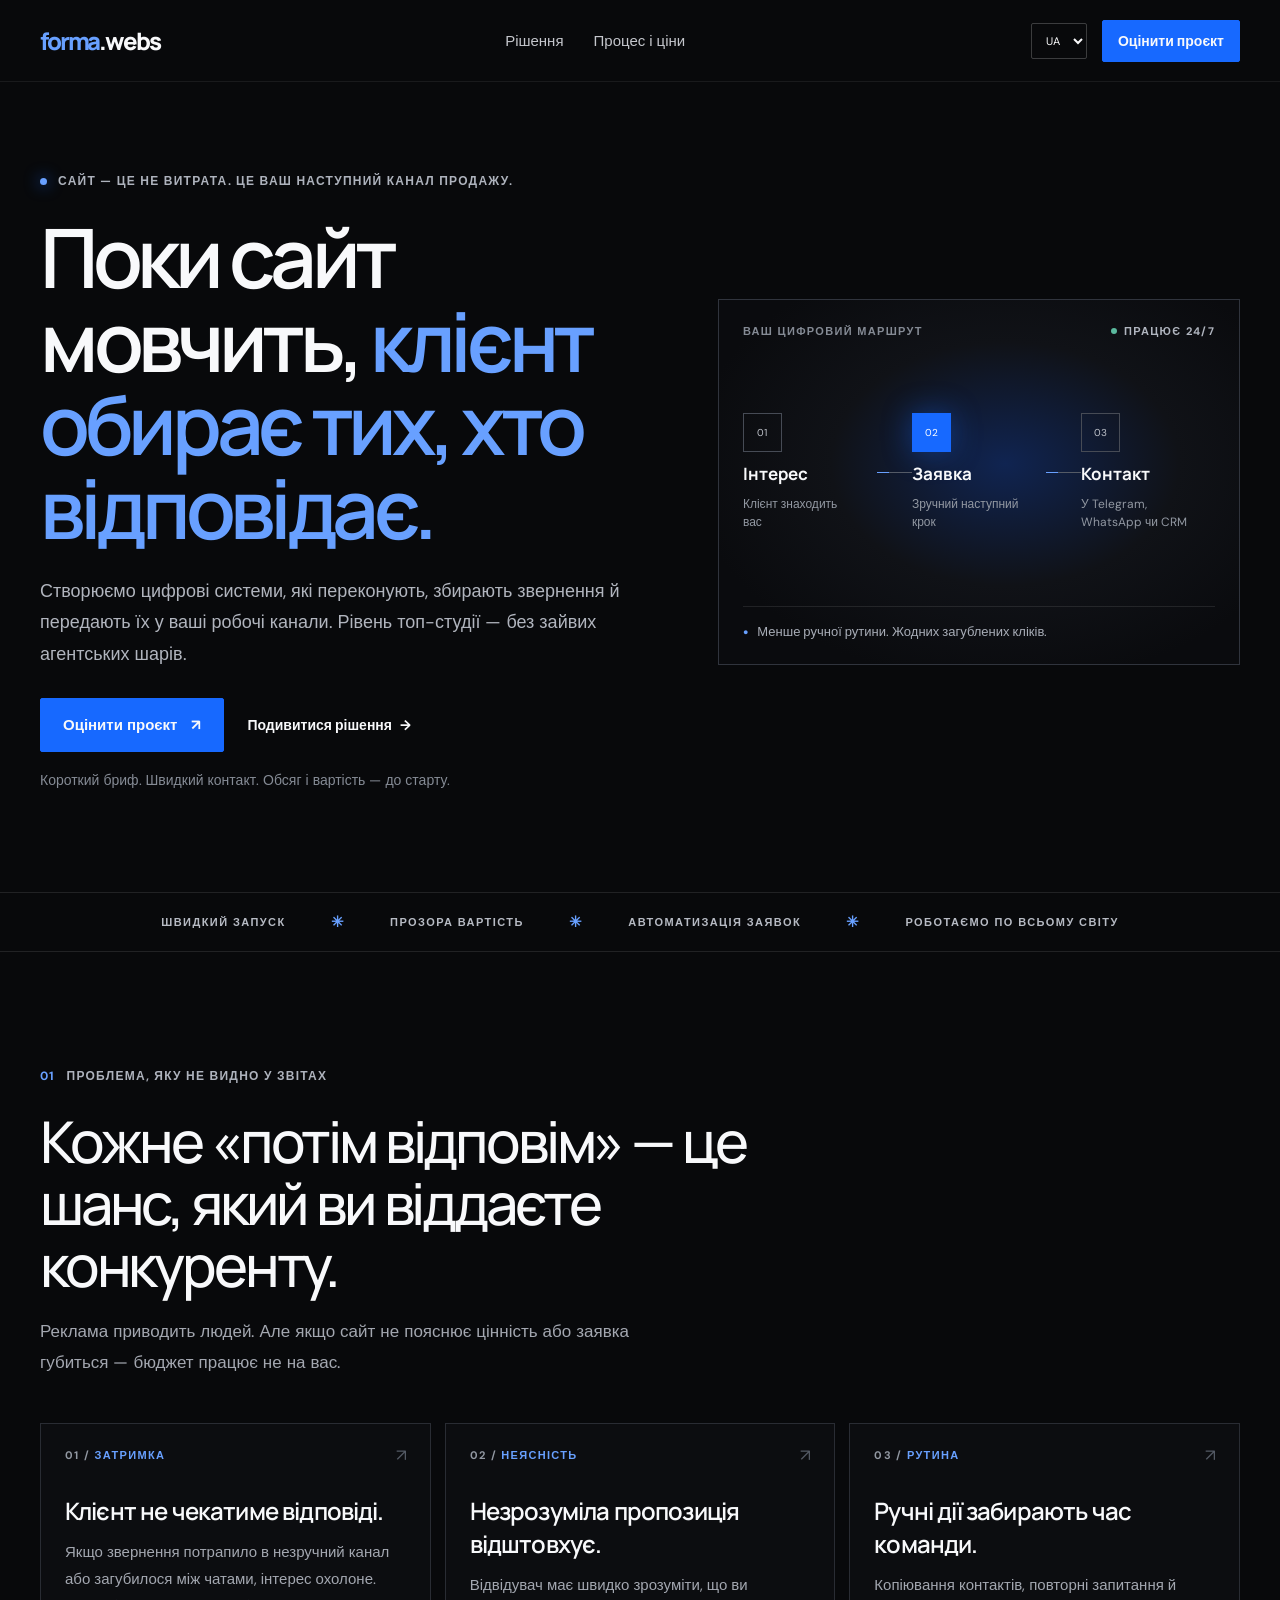
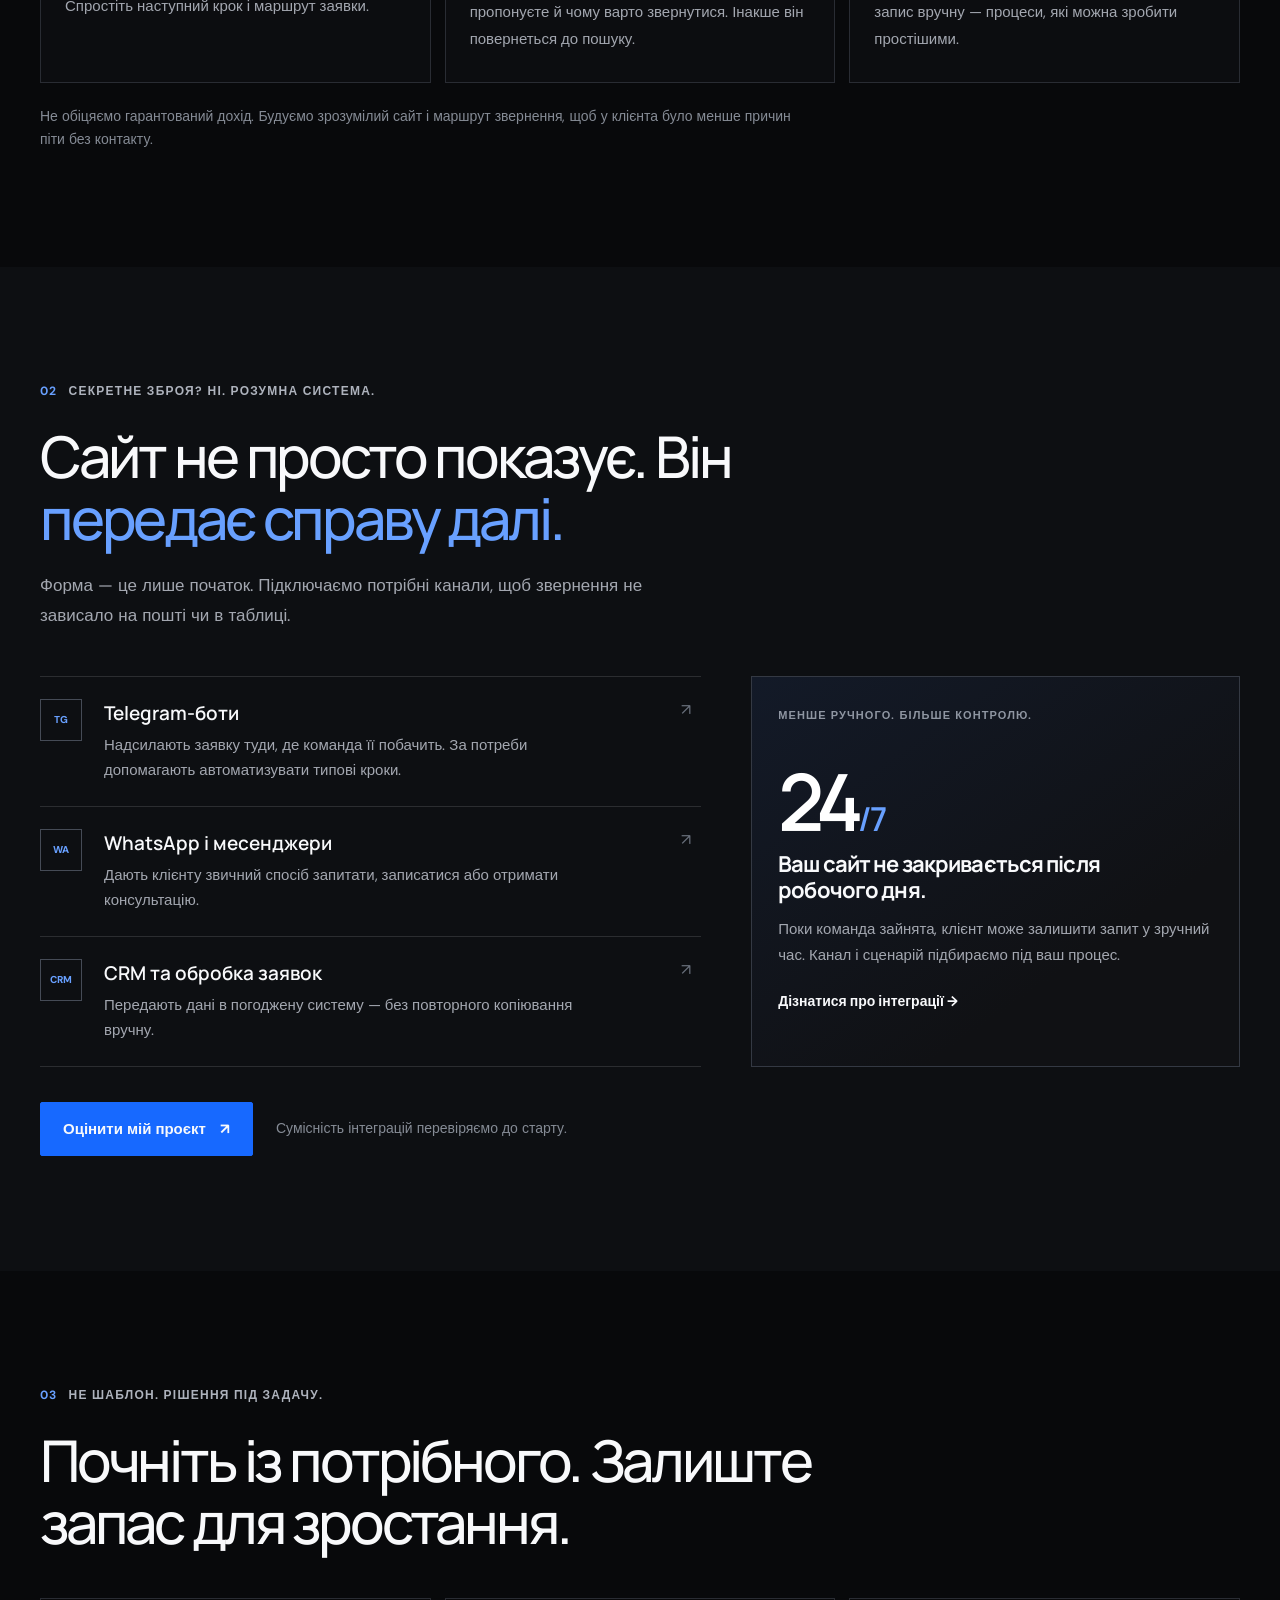
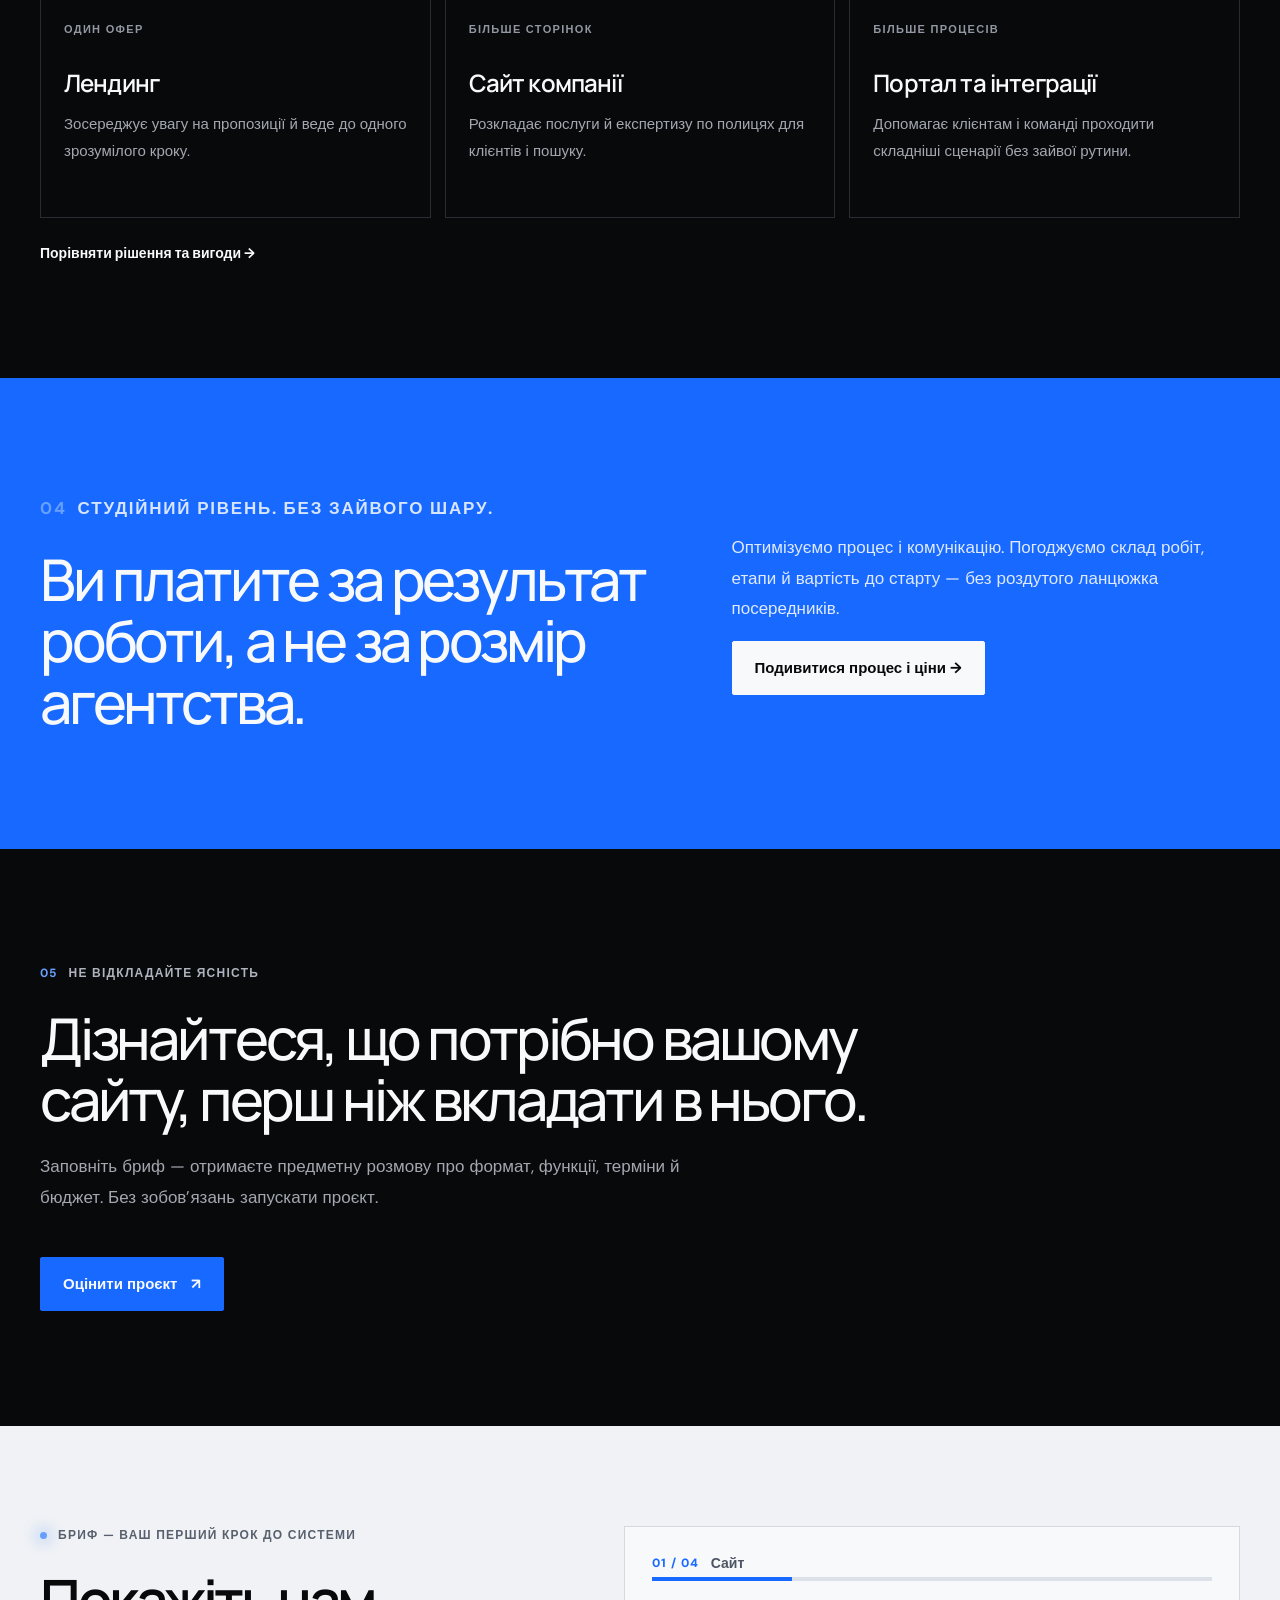
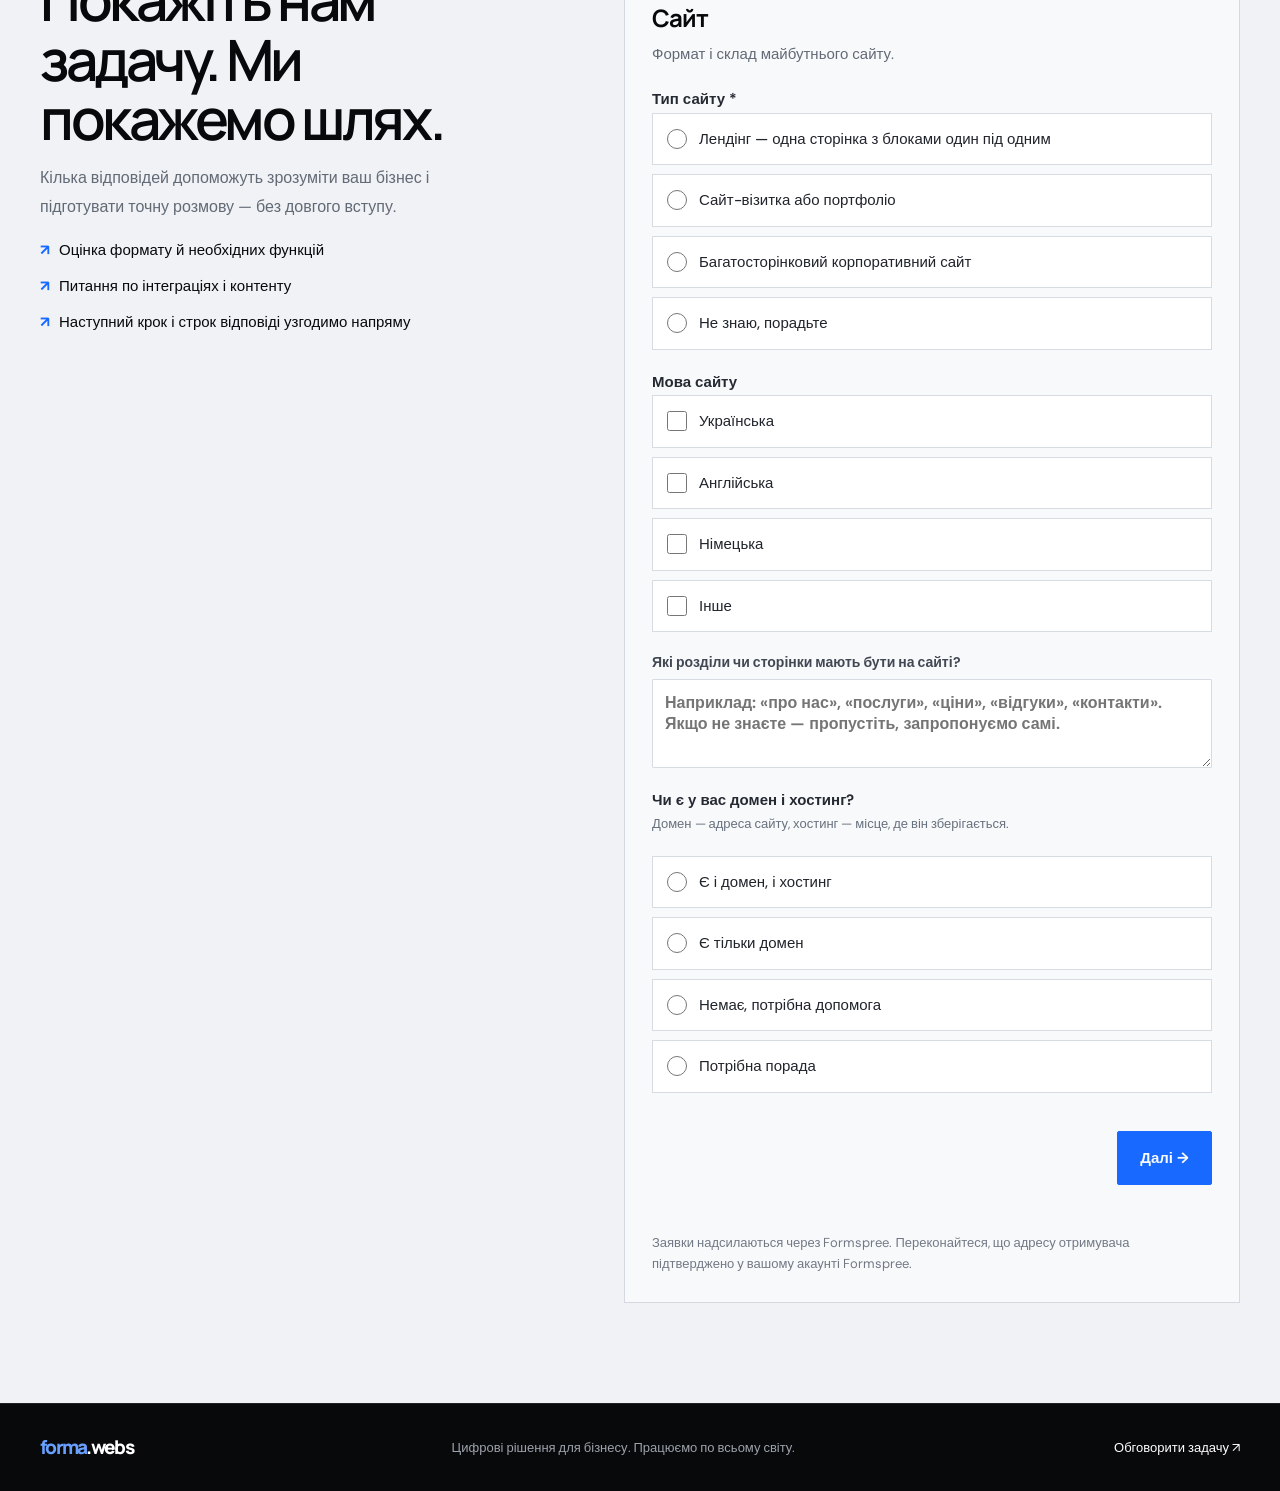
==== index.html @ a67a3ae6 "Add files via upload" ====
<!doctype html>
<html lang="uk">
<head>
  <meta charset="utf-8">
  <meta name="viewport" content="width=device-width, initial-scale=1">
  <meta name="theme-color" content="#08090b">
  <meta name="description" content="Сайти, що перетворюють інтерес на заявки. Розробка та автоматизація без агентської націнки — forma.webs.">
  <title>forma.webs — ваш наступний клієнт не чекатиме</title>
  <link rel="stylesheet" href="styles.css">
  <script src="script.js" defer></script>
</head>
<body data-page="home">
  <header class="site-header">
    <a class="brand" href="index.html" aria-label="forma.webs"><span>forma</span>.webs</a>
    <nav class="main-nav" aria-label="Навігація">
      <a href="services.html" data-i18n="navServices">Рішення</a>
      <a href="process.html" data-i18n="navProcess">Процес і ціни</a>
    </nav>
    <div class="header-actions">
      <label class="sr-only" for="language" data-i18n="languageLabel">Мова</label>
      <select id="language" class="language" aria-label="Мова" data-i18n-aria="languageLabel">
        <option value="uk">UA</option><option value="en">EN</option><option value="de">DE</option>
      </select>
      <a class="button button-small" href="#brief" data-i18n="navCta">Оцінити проєкт</a>
    </div>
    <button class="menu-toggle" type="button" aria-label="Відкрити меню" data-i18n-aria="menuLabel" aria-expanded="false">☰</button>
  </header>

  <main>
    <section class="hero shell">
      <div class="hero-copy">
        <p class="eyebrow"><span class="status-dot"></span><span data-i18n="heroEyebrow">САЙТ — ЦЕ НЕ ВИТРАТА. ЦЕ ВАШ НАСТУПНИЙ КАНАЛ ПРОДАЖУ.</span></p>
        <h1 data-i18n="heroTitle">Поки сайт мовчить, <span class="accent">клієнт обирає тих, хто відповідає.</span></h1>
        <p class="hero-lead" data-i18n="heroText">Створюємо цифрові системи, які переконують, збирають звернення й передають їх у ваші робочі канали. Рівень топ-студії — без зайвих агентських шарів.</p>
        <div class="button-row">
          <a class="button" href="#brief" data-i18n="heroCta">Оцінити проєкт <span aria-hidden="true">↗</span></a>
          <a class="text-link" href="services.html" data-i18n="heroAlt">Подивитися рішення <span aria-hidden="true">→</span></a>
        </div>
        <p class="microcopy" data-i18n="heroNote">Короткий бриф. Швидкий контакт. Обсяг і вартість — до старту.</p>
      </div>
      <div class="hero-visual" aria-label="Відвідувач сайту стає заявкою" data-i18n-aria="visualLabel">
        <div class="visual-top"><span data-i18n="visualLabel">ВАШ ЦИФРОВИЙ МАРШРУТ</span><span class="visual-live"><i></i><span data-i18n="visualLive">ПРАЦЮЄ 24/7</span></span></div>
        <div class="route">
          <div class="route-node"><span class="route-icon">01</span><strong data-i18n="route1">Інтерес</strong><small data-i18n="route1sub">Клієнт знаходить вас</small></div>
          <div class="route-line"><i></i></div>
          <div class="route-node route-node-active"><span class="route-icon">02</span><strong data-i18n="route2">Заявка</strong><small data-i18n="route2sub">Зручний наступний крок</small></div>
          <div class="route-line"><i></i></div>
          <div class="route-node"><span class="route-icon">03</span><strong data-i18n="route3">Контакт</strong><small data-i18n="route3sub">У Telegram, WhatsApp чи CRM</small></div>
        </div>
        <div class="visual-foot"><span class="blue-mark">●</span><span data-i18n="visualFoot">Менше ручної рутини. Жодних загублених кліків.</span></div>
      </div>
    </section>

    <section class="ticker" aria-label="Переваги">
      <div class="ticker-track"><span data-i18n="ticker1">ШВИДКИЙ ЗАПУСК</span><b>✳</b><span data-i18n="ticker2">ПРОЗОРА ВАРТІСТЬ</span><b>✳</b><span data-i18n="ticker3">АВТОМАТИЗАЦІЯ ЗАЯВОК</span><b>✳</b><span data-i18n="ticker4">РОБОТАЄМО ПО ВСЬОМУ СВІТУ</span></div>
    </section>

    <section class="section shell">
      <div class="section-heading">
        <p class="eyebrow"><span class="section-index">01</span><span data-i18n="leakEyebrow">ПРОБЛЕМА, ЯКУ НЕ ВИДНО У ЗВІТАХ</span></p>
        <h2 data-i18n="leakTitle">Кожне «потім відповім» — це шанс, який ви віддаєте конкуренту.</h2>
        <p class="section-intro" data-i18n="leakIntro">Реклама приводить людей. Але якщо сайт не пояснює цінність або заявка губиться — бюджет працює не на вас.</p>
      </div>
      <div class="leak-grid">
        <article class="leak-card"><span class="card-index">01 / <span data-i18n="leakTag1">ЗАТРИМКА</span></span><h3 data-i18n="leak1Title">Клієнт не чекатиме відповіді.</h3><p data-i18n="leak1Text">Якщо звернення потрапило в незручний канал або загубилося між чатами, інтерес охолоне. Спростіть наступний крок і маршрут заявки.</p><span class="card-arrow">↗</span></article>
        <article class="leak-card"><span class="card-index">02 / <span data-i18n="leakTag2">НЕЯСНІСТЬ</span></span><h3 data-i18n="leak2Title">Незрозуміла пропозиція відштовхує.</h3><p data-i18n="leak2Text">Відвідувач має швидко зрозуміти, що ви пропонуєте й чому варто звернутися. Інакше він повернеться до пошуку.</p><span class="card-arrow">↗</span></article>
        <article class="leak-card"><span class="card-index">03 / <span data-i18n="leakTag3">РУТИНА</span></span><h3 data-i18n="leak3Title">Ручні дії забирають час команди.</h3><p data-i18n="leak3Text">Копіювання контактів, повторні запитання й запис вручну — процеси, які можна зробити простішими.</p><span class="card-arrow">↗</span></article>
      </div>
      <p class="ethical-note" data-i18n="ethicalNote">Не обіцяємо гарантований дохід. Будуємо зрозумілий сайт і маршрут звернення, щоб у клієнта було менше причин піти без контакту.</p>
    </section>

    <section class="section section-dark">
      <div class="shell">
        <div class="section-heading">
          <p class="eyebrow"><span class="section-index">02</span><span data-i18n="secretEyebrow">СЕКРЕТНЕ ЗБРОЯ? НІ. РОЗУМНА СИСТЕМА.</span></p>
          <h2 data-i18n="secretTitle">Сайт не просто показує. Він <span class="accent">передає справу далі.</span></h2>
          <p class="section-intro" data-i18n="secretIntro">Форма — це лише початок. Підключаємо потрібні канали, щоб звернення не зависало на пошті чи в таблиці.</p>
        </div>
        <div class="automation-grid">
          <div class="automation-list">
            <article class="automation-row"><span class="automation-symbol">TG</span><div><h3 data-i18n="auto1Title">Telegram-боти</h3><p data-i18n="auto1Text">Надсилають заявку туди, де команда її побачить. За потреби допомагають автоматизувати типові кроки.</p></div><span class="row-arrow">↗</span></article>
            <article class="automation-row"><span class="automation-symbol">WA</span><div><h3 data-i18n="auto2Title">WhatsApp і месенджери</h3><p data-i18n="auto2Text">Дають клієнту звичний спосіб запитати, записатися або отримати консультацію.</p></div><span class="row-arrow">↗</span></article>
            <article class="automation-row"><span class="automation-symbol">CRM</span><div><h3 data-i18n="auto3Title">CRM та обробка заявок</h3><p data-i18n="auto3Text">Передають дані в погоджену систему — без повторного копіювання вручну.</p></div><span class="row-arrow">↗</span></article>
          </div>
          <div class="automation-aside">
            <span class="aside-label" data-i18n="asideLabel">МЕНШЕ РУЧНОГО. БІЛЬШЕ КОНТРОЛЮ.</span>
            <div class="aside-number">24<span>/7</span></div>
            <h3 data-i18n="asideTitle">Ваш сайт не закривається після робочого дня.</h3>
            <p data-i18n="asideText">Поки команда зайнята, клієнт може залишити запит у зручний час. Канал і сценарій підбираємо під ваш процес.</p>
            <a class="text-link" href="services.html#integrations" data-i18n="asideLink">Дізнатися про інтеграції →</a>
          </div>
        </div>
        <div class="button-row section-cta"><a class="button" href="#brief" data-i18n="secretCta">Оцінити мій проєкт <span aria-hidden="true">↗</span></a><span class="microcopy" data-i18n="secretNote">Сумісність інтеграцій перевіряємо до старту.</span></div>
      </div>
    </section>

    <section class="section shell">
      <div class="section-heading">
        <p class="eyebrow"><span class="section-index">03</span><span data-i18n="solutionsEyebrow">НЕ ШАБЛОН. РІШЕННЯ ПІД ЗАДАЧУ.</span></p>
        <h2 data-i18n="solutionsTitle">Почніть із потрібного. Залиште запас для зростання.</h2>
      </div>
      <div class="solution-preview">
        <article class="solution-card"><span class="service-kicker" data-i18n="solKicker1">ОДИН ОФЕР</span><h3 data-i18n="solTitle1">Лендинг</h3><p data-i18n="solText1">Зосереджує увагу на пропозиції й веде до одного зрозумілого кроку.</p></article>
        <article class="solution-card"><span class="service-kicker" data-i18n="solKicker2">БІЛЬШЕ СТОРІНОК</span><h3 data-i18n="solTitle2">Сайт компанії</h3><p data-i18n="solText2">Розкладає послуги й експертизу по полицях для клієнтів і пошуку.</p></article>
        <article class="solution-card"><span class="service-kicker" data-i18n="solKicker3">БІЛЬШЕ ПРОЦЕСІВ</span><h3 data-i18n="solTitle3">Портал та інтеграції</h3><p data-i18n="solText3">Допомагає клієнтам і команді проходити складніші сценарії без зайвої рутини.</p></article>
      </div>
      <a class="text-link" href="services.html" data-i18n="solutionsLink">Порівняти рішення та вигоди →</a>
    </section>

    <section class="section section-blue">
      <div class="shell contrast-panel">
        <div><p class="eyebrow"><span class="section-index">04</span><span data-i18n="valueEyebrow">СТУДІЙНИЙ РІВЕНЬ. БЕЗ ЗАЙВОГО ШАРУ.</span></p><h2 data-i18n="valueTitle">Ви платите за результат роботи, а не за розмір агентства.</h2></div>
        <div><p data-i18n="valueText">Оптимізуємо процес і комунікацію. Погоджуємо склад робіт, етапи й вартість до старту — без роздутого ланцюжка посередників.</p><a class="button button-white" href="process.html" data-i18n="valueCta">Подивитися процес і ціни →</a></div>
      </div>
    </section>

    <section class="section shell">
      <div class="section-heading">
        <p class="eyebrow"><span class="section-index">05</span><span data-i18n="closeEyebrow">НЕ ВІДКЛАДАЙТЕ ЯСНІСТЬ</span></p>
        <h2 data-i18n="closeTitle">Дізнайтеся, що потрібно вашому сайту, перш ніж вкладати в нього.</h2>
        <p class="section-intro" data-i18n="closeText">Заповніть бриф — отримаєте предметну розмову про формат, функції, терміни й бюджет. Без зобов’язань запускати проєкт.</p>
      </div>
      <a class="button" href="#brief" data-i18n="closeCta">Оцінити проєкт <span aria-hidden="true">↗</span></a>
    </section>

    <section class="brief-section" id="brief">
      <div class="shell brief-layout">
        <div class="brief-copy">
          <p class="eyebrow"><span class="status-dot"></span><span data-i18n="briefEyebrow">БРИФ — ВАШ ПЕРШИЙ КРОК ДО СИСТЕМИ</span></p>
          <h2 data-i18n="briefTitle">Покажіть нам задачу. Ми покажемо шлях.</h2>
          <p data-i18n="briefText">Кілька відповідей допоможуть зрозуміти ваш бізнес і підготувати точну розмову — без довгого вступу.</p>
          <ul class="brief-points"><li data-i18n="briefPoint1">Оцінка формату й необхідних функцій</li><li data-i18n="briefPoint2">Питання по інтеграціях і контенту</li><li data-i18n="briefPoint3">Наступний крок і строк відповіді узгодимо напряму</li></ul>
        </div>
        <form class="brief-form" action="https://formspree.io/f/xjyyvbko" method="POST" enctype="multipart/form-data" data-brief-form>
          <div class="brief-progress" aria-live="polite">
            <span class="brief-progress-count" data-step-count>01 / 04</span>
            <span class="brief-progress-label" data-step-label data-i18n="formStep1Label">Сайт</span>
            <span class="brief-progress-track"><span data-progress-bar></span></span>
          </div>
          <fieldset class="brief-step" data-step="1">
            <legend data-i18n="formSiteTitle">Сайт</legend>
            <p class="step-description" data-i18n="formSiteIntro">Формат і склад майбутнього сайту.</p>
            <fieldset class="choice-group">
              <legend data-i18n="formSiteType">Тип сайту *</legend>
              <label class="choice"><input type="radio" name="project" value="landing" required><span data-i18n="formSiteLanding">Лендінг — одна сторінка з блоками один під одним</span></label>
              <label class="choice"><input type="radio" name="project" value="portfolio"><span data-i18n="formSitePortfolio">Сайт-візитка або портфоліо</span></label>
              <label class="choice"><input type="radio" name="project" value="corporate"><span data-i18n="formSiteCorporate">Багатосторінковий корпоративний сайт</span></label>
              <label class="choice"><input type="radio" name="project" value="unsure"><span data-i18n="formSiteUnsure">Не знаю, порадьте</span></label>
            </fieldset>
            <fieldset class="choice-group">
              <legend data-i18n="formSiteLanguage">Мова сайту</legend>
              <label class="choice"><input type="checkbox" name="siteLanguages" value="uk"><span data-i18n="formLangUk">Українська</span></label>
              <label class="choice"><input type="checkbox" name="siteLanguages" value="en"><span data-i18n="formLangEn">Англійська</span></label>
              <label class="choice"><input type="checkbox" name="siteLanguages" value="de"><span data-i18n="formLangDe">Німецька</span></label>
              <label class="choice"><input type="checkbox" name="siteLanguages" value="other"><span data-i18n="formOther">Інше</span></label>
            </fieldset>
            <label><span data-i18n="formPages">Які розділи чи сторінки мають бути на сайті?</span><textarea name="pages" rows="3" data-i18n-placeholder="formPagesHint" placeholder="Наприклад: про нас, послуги, ціни, відгуки, контакти"></textarea></label>
            <fieldset class="choice-group">
              <legend data-i18n="formDomain">Чи є у вас домен і хостинг?</legend>
              <p class="field-hint" data-i18n="formDomainHint">Домен — адреса сайту, хостинг — місце, де він зберігається.</p>
              <label class="choice"><input type="radio" name="domain" value="both"><span data-i18n="formDomainBoth">Є і домен, і хостинг</span></label>
              <label class="choice"><input type="radio" name="domain" value="domain"><span data-i18n="formDomainOnly">Є тільки домен</span></label>
              <label class="choice"><input type="radio" name="domain" value="need"><span data-i18n="formDomainNeed">Немає, потрібна допомога</span></label>
              <label class="choice"><input type="radio" name="domain" value="unsure"><span data-i18n="formUnsure">Не знаю</span></label>
            </fieldset>
          </fieldset>
          <fieldset class="brief-step" data-step="2" hidden>
            <legend data-i18n="formVisualTitle">Візуал</legend>
            <p class="step-description" data-i18n="formVisualIntro">Яким сайт має виглядати й відчуватися.</p>
            <fieldset class="choice-group">
              <legend data-i18n="formBrand">Чи є у вас брендбук або фірмовий стиль? *</legend>
              <p class="field-hint" data-i18n="formBrandHint">Логотип, кольори, шрифти.</p>
              <label class="choice"><input type="radio" name="brand" value="brandbook" required><span data-i18n="formBrandBook">Так, є повний брендбук</span></label>
              <label class="choice"><input type="radio" name="brand" value="partial"><span data-i18n="formBrandPartial">Є логотип і кольори</span></label>
              <label class="choice"><input type="radio" name="brand" value="none"><span data-i18n="formBrandNone">Немає</span></label>
            </fieldset>
            <fieldset class="choice-group">
              <legend data-i18n="formStyle">Яким має бути сайт?</legend>
              <p class="field-hint" data-i18n="formMultiHint">Можна обрати кілька варіантів.</p>
              <label class="choice"><input type="checkbox" name="style" value="minimal"><span data-i18n="formStyleMinimal">Мінімалістичним, з акцентом на функціональність</span></label>
              <label class="choice"><input type="checkbox" name="style" value="formal"><span data-i18n="formStyleFormal">Формальним, лаконічним</span></label>
              <label class="choice"><input type="checkbox" name="style" value="bright"><span data-i18n="formStyleBright">Яскравим, емоційним</span></label>
              <label class="choice"><input type="checkbox" name="style" value="photo"><span data-i18n="formStylePhoto">Насиченим фото та кейсами</span></label>
              <label class="choice"><input type="checkbox" name="style" value="positive"><span data-i18n="formStylePositive">Легким, позитивним</span></label>
              <label class="choice"><input type="checkbox" name="style" value="luxury"><span data-i18n="formStyleLuxury">Витонченим, розкішним</span></label>
              <label class="choice"><input type="checkbox" name="style" value="other"><span data-i18n="formOther">Інше</span></label>
            </fieldset>
            <label><span data-i18n="formLikedSites">Які сайти чи застосунки вам подобаються і чим саме? *</span><span class="field-hint" data-i18n="formLikedHint">Додайте посилання і кілька слів про те, що зачепило: кольори, шрифти, фото, настрій, анімації.</span><textarea name="likedSites" rows="4" required></textarea></label>
            <label><span data-i18n="formDislikedSites">Які сайти вам не подобаються і чого ви точно не хочете?</span><textarea name="dislikedSites" rows="3"></textarea></label>
          </fieldset>
          <fieldset class="brief-step" data-step="3" hidden>
            <legend data-i18n="formMaterialsTitle">Матеріали</legend>
            <p class="step-description" data-i18n="formMaterialsIntro">Що вже є для сайту і хто готує решту.</p>
            <fieldset class="choice-group">
              <legend data-i18n="formMaterialsHave">Що з цього вже є?</legend>
              <label class="choice"><input type="checkbox" name="materials" value="photos"><span data-i18n="formHavePhotos">Фото продукції, команди, клієнтів</span></label>
              <label class="choice"><input type="checkbox" name="materials" value="texts"><span data-i18n="formHaveTexts">Тексти</span></label>
              <label class="choice"><input type="checkbox" name="materials" value="reviews"><span data-i18n="formHaveReviews">Відгуки — текстові або відео</span></label>
              <label class="choice"><input type="checkbox" name="materials" value="other"><span data-i18n="formOther">Інше</span></label>
            </fieldset>
            <fieldset class="choice-group">
              <legend data-i18n="formPhotoOwner">Хто готує фото для сайту?</legend>
              <label class="choice"><input type="radio" name="photoOwner" value="client"><span data-i18n="formYouProvide">Надасте ви</span></label>
              <label class="choice"><input type="radio" name="photoOwner" value="photographer"><span data-i18n="formPhotographer">У вас є фотограф</span></label>
              <label class="choice"><input type="radio" name="photoOwner" value="free-stock"><span data-i18n="formFreeStock">Підбираю я з безкоштовних фотостоків</span></label>
              <label class="choice"><input type="radio" name="photoOwner" value="paid-stock"><span data-i18n="formPaidStock">Підбираю я з платних фотостоків</span></label>
              <label class="choice"><input type="radio" name="photoOwner" value="other"><span data-i18n="formOther">Інше</span></label>
            </fieldset>
            <fieldset class="choice-group">
              <legend data-i18n="formTextOwner">Хто готує тексти для сайту?</legend>
              <label class="choice"><input type="radio" name="textOwner" value="client"><span data-i18n="formYouProvide">Надасте ви</span></label>
              <label class="choice"><input type="radio" name="textOwner" value="copywriter"><span data-i18n="formCopywriter">У вас є копірайтер</span></label>
              <label class="choice"><input type="radio" name="textOwner" value="self"><span data-i18n="formIWrite">Пишу я</span></label>
              <label class="choice"><input type="radio" name="textOwner" value="other"><span data-i18n="formOther">Інше</span></label>
            </fieldset>
            <label><span data-i18n="formFiles">Файли</span><span class="field-hint" data-i18n="formFilesHint">Логотип, брендбук, фото, відгуки. До 10 файлів, кожен — до 18 МБ.</span><input class="file-input" type="file" name="files" multiple data-max-files="10" data-max-file-size="18874368" accept="image/*,.pdf,.doc,.docx,.txt,.zip"></label>
            <label><span data-i18n="formMaterialLinks">Посилання на матеріали</span><span class="field-hint" data-i18n="formLinksHint">Google Drive, Dropbox, Figma, Pinterest — кожне посилання з нового рядка.</span><textarea name="materialLinks" rows="3" data-i18n-placeholder="formLinksPlaceholder" placeholder="https://..."></textarea></label>
            <p class="selected-files" data-selected-files></p>
          </fieldset>
          <fieldset class="brief-step" data-step="4" hidden>
            <legend data-i18n="formDeadlineTitle">Терміни й бюджет</legend>
            <p class="step-description" data-i18n="formDeadlineIntro">Останній крок — і бриф готовий.</p>
            <label><span data-i18n="formDeadline">До якої дати потрібен сайт? *</span><span class="field-hint" data-i18n="formDeadlineHint">Конкретна дата або подія, до якої сайт має запрацювати.</span><input type="text" name="deadline" required></label>
            <label><span data-i18n="formBudget">На який бюджет ви орієнтуєтесь?</span><span class="field-hint" data-i18n="formBudgetHint">Можна приблизно або діапазоном. Це допоможе запропонувати рішення, яке вам підійде.</span><input type="text" name="budget"></label>
            <label><span data-i18n="formExtra">Чи є ще щось, про що ми не спитали?</span><textarea name="extra" rows="3"></textarea></label>
            <label><span data-i18n="formName">Ваше ім’я</span><input name="name" autocomplete="name" required data-i18n-placeholder="formNamePlaceholder" placeholder="Як до вас звертатися?"></label>
            <label><span data-i18n="formContact">Email або месенджер</span><input name="contact" autocomplete="email" required data-i18n-placeholder="formContactPlaceholder" placeholder="Куди написати?"></label>
            <label class="choice consent-choice"><input type="checkbox" name="consent" required><span data-i18n="formConsent">Я погоджуюсь на обробку персональних даних для відповіді на мій запит.</span></label>
          </fieldset>
          <div class="brief-actions">
            <button class="button button-back" type="button" data-step-back data-i18n="formBack" hidden>Назад</button>
            <button class="button button-next" type="button" data-step-next data-i18n="formNext">Далі <span aria-hidden="true">→</span></button>
            <button class="button button-submit" type="submit" data-i18n="formSubmit" hidden>Надіслати заявку <span aria-hidden="true">↗</span></button>
          </div>
          <p class="form-message" aria-live="polite"></p>
          <p class="form-disclaimer" data-i18n="formDisclaimer">Надсилання заявки стане доступним після налаштування адреси отримувача та підключення захищеного обробника форми.</p>
        </form>
      </div>
    </section>
  </main>
  <footer class="site-footer"><a class="brand" href="index.html"><span>forma</span>.webs</a><span data-i18n="footerLine">Цифрові рішення для бізнесу. Працюємо по всьому світу.</span><a href="#brief" data-i18n="footerCta">Обговорити задачу ↗</a></footer>
</body>
</html>
---- styles.css ----
@import url("https://fonts.googleapis.com/css2?family=DM+Sans:wght@400;500;600;700&family=Manrope:wght@400;500;600;700;800&display=swap");

:root {
  --black: #08090b;
  --black-soft: #111318;
  --white: #f8f9fb;
  --paper: #f0f2f5;
  --blue: #1769ff;
  --blue-light: #68a0ff;
  --ink-muted: #a3a7b0;
  --ink-dark-muted: #606672;
  --line: #282b32;
  --line-light: #d9dce2;
  --sans: "DM Sans", Arial, sans-serif;
  --display: "Manrope", "DM Sans", Arial, sans-serif;
  font-family: var(--sans);
  color: var(--white);
  background: var(--black);
  scroll-behavior: smooth;
}
* { box-sizing: border-box; }
body { margin: 0; min-width: 320px; background: var(--black); color: var(--white); }
a { color: inherit; text-decoration: none; }
button, select, input, textarea { font: inherit; }
.shell { width: min(1200px, calc(100% - 64px)); margin-inline: auto; }
.sr-only { position: absolute; width: 1px; height: 1px; padding: 0; margin: -1px; overflow: hidden; clip: rect(0,0,0,0); white-space: nowrap; border: 0; }
.site-header { min-height: 82px; padding-inline: max(32px, calc((100% - 1200px) / 2)); display: flex; align-items: center; justify-content: space-between; gap: 32px; border-bottom: 1px solid #ffffff12; }
.brand { font-family: var(--display); font-weight: 800; font-size: 24px; letter-spacing: -.09em; white-space: nowrap; }
.brand span { color: var(--blue-light); }
.main-nav, .header-actions { display: flex; align-items: center; gap: 30px; }
.main-nav a { color: #c4c6cc; font-size: 13px; transition: color .2s; }
.main-nav a:hover, .main-nav a[aria-current="page"] { color: var(--white); }
.header-actions { gap: 15px; }
.language { color: var(--white); border: 1px solid #ffffff35; border-radius: 2px; background: transparent; padding: 9px 10px; font-size: 11px; }
.language option { color: var(--black); }
.button { display: inline-flex; align-items: center; justify-content: center; gap: 14px; min-height: 54px; padding: 0 22px; color: var(--white); border: 1px solid var(--blue); border-radius: 2px; background: var(--blue); font-size: 13px; font-weight: 700; transition: background .18s, border-color .18s, transform .18s; }
.button:hover { background: #0756e4; border-color: #0756e4; transform: translateY(-2px); }
.button-small { min-height: 42px; padding-inline: 15px; font-size: 12px; }
.button-white { color: var(--black); background: var(--white); border-color: var(--white); }
.button-white:hover { color: var(--white); background: transparent; border-color: var(--white); }
.button-full { width: 100%; }
.menu-toggle { display: none; color: var(--white); border: 0; background: none; font-size: 22px; }
.hero { min-height: 650px; padding-block: 90px 100px; display: grid; grid-template-columns: 1.08fr .92fr; gap: 65px; align-items: center; }
.eyebrow { display: flex; align-items: center; gap: 11px; margin: 0 0 25px; color: #aeb3bd; font-size: 10px; font-weight: 700; letter-spacing: .105em; line-height: 1.6; }
.status-dot { width: 7px; height: 7px; border-radius: 50%; background: var(--blue-light); box-shadow: 0 0 16px var(--blue); }
h1, h2, h3, p { margin-top: 0; }
h1, h2, h3 { font-family: var(--display); }
h1 { max-width: 760px; margin-bottom: 25px; font-size: clamp(48px, 6.6vw, 82px); font-weight: 600; line-height: 1.02; letter-spacing: -.065em; }
.accent { color: var(--blue-light); }
.hero-lead { max-width: 600px; margin-bottom: 28px; color: #b1b5be; font-size: 16px; line-height: 1.75; }
.button-row { display: flex; align-items: center; gap: 23px; flex-wrap: wrap; }
.text-link { display: inline-flex; gap: 8px; align-items: center; color: var(--white); font-size: 12px; font-weight: 700; }
.text-link:hover { color: var(--blue-light); }
.microcopy { margin: 17px 0 0; color: #858b95; font-size: 11px; line-height: 1.65; }
.hero-visual { min-height: 366px; padding: 24px; display: flex; flex-direction: column; justify-content: space-between; border: 1px solid #30343d; background: radial-gradient(ellipse at 55% 45%, #102451 0, #101217 43%, #0a0b0e 78%); }
.visual-top, .visual-live { display: flex; align-items: center; }
.visual-top { justify-content: space-between; color: #858b95; font-size: 9px; font-weight: 700; letter-spacing: .12em; }
.visual-live { gap: 7px; color: #b0b5bf; }
.visual-live i { width: 6px; height: 6px; border-radius: 50%; background: #5bb99e; }
.route { display: grid; grid-template-columns: 1fr 35px 1fr 35px 1fr; align-items: center; }
.route-node { display: grid; justify-items: start; gap: 10px; }
.route-icon { width: 39px; height: 39px; display: grid; place-items: center; border: 1px solid #464b55; color: #c0c4cc; font-size: 10px; }
.route-node-active .route-icon { border-color: var(--blue); color: white; background: var(--blue); box-shadow: 0 0 30px #1769ff65; }
.route-node strong { font-family: var(--display); font-size: 15px; }
.route-node small { max-width: 110px; color: #9298a2; font-size: 10px; line-height: 1.5; }
.route-line { height: 1px; background: #555b66; }
.route-line i { display: block; width: 35%; height: 1px; background: var(--blue-light); }
.visual-foot { padding-top: 16px; display: flex; gap: 9px; align-items: center; border-top: 1px solid #ffffff18; color: #a8adb7; font-size: 10px; }
.blue-mark { color: var(--blue-light); font-size: 9px; }
.ticker { overflow: hidden; padding: 19px 0; border-block: 1px solid #ffffff1a; color: #b7bbc4; }
.ticker-track { width: max-content; margin-inline: auto; display: flex; align-items: center; gap: 45px; font-size: 9px; font-weight: 700; letter-spacing: .13em; }
.ticker-track b { color: var(--blue-light); font-size: 15px; }
.section { padding-block: 115px; }
.section-heading { max-width: 830px; margin-bottom: 45px; }
.section-index { color: var(--blue-light); font-weight: 700; }
.section-heading h2, .contrast-panel h2, .closing-panel h2 { margin-bottom: 20px; font-size: clamp(34px, 4.5vw, 58px); font-weight: 500; line-height: 1.07; letter-spacing: -.055em; }
.section-intro { max-width: 650px; margin: 0; color: var(--ink-muted); font-size: 14px; line-height: 1.8; }
.leak-grid { display: grid; grid-template-columns: repeat(3, 1fr); gap: 14px; }
.leak-card { position: relative; min-height: 260px; padding: 24px; border: 1px solid #292c33; background: #0c0d10; }
.card-index, .service-kicker { display: block; color: #9298a2; font-size: 9px; font-weight: 700; letter-spacing: .12em; }
.card-index span { color: var(--blue-light); }
.leak-card h3, .solution-card h3, .benefit-card h3, .pricing-card h3 { margin: 32px 0 12px; font-size: 21px; font-weight: 600; letter-spacing: -.035em; }
.leak-card p, .solution-card p, .benefit-card p, .pricing-card p { max-width: 350px; margin-bottom: 0; color: var(--ink-muted); font-size: 12px; line-height: 1.8; }
.card-arrow { position: absolute; right: 23px; top: 20px; color: #535964; font-size: 17px; }
.ethical-note { max-width: 770px; margin: 22px 0 0; color: #858b95; font-size: 11px; line-height: 1.7; }
.section-dark { background: #0d0f12; }
.automation-grid { display: grid; grid-template-columns: 1.15fr .85fr; gap: 50px; align-items: stretch; }
.automation-list { border-top: 1px solid #ffffff20; }
.automation-row { display: grid; grid-template-columns: 48px 1fr 20px; gap: 16px; align-items: start; padding: 22px 0; border-bottom: 1px solid #ffffff20; }
.automation-symbol { width: 42px; height: 42px; display: grid; place-items: center; border: 1px solid #454b56; color: var(--blue-light); font-size: 10px; font-weight: 800; }
.automation-row h3 { margin: 1px 0 7px; font-size: 16px; font-weight: 600; }
.automation-row p { max-width: 480px; margin: 0; color: var(--ink-muted); font-size: 12px; line-height: 1.7; }
.row-arrow { color: #69707c; }
.automation-aside { padding: 26px; border: 1px solid #343943; background: linear-gradient(145deg, #131a28, #101114 70%); }
.aside-label { color: #8f96a2; font-size: 9px; font-weight: 700; letter-spacing: .1em; }
.aside-number { margin: 38px 0 10px; color: white; font-family: var(--display); font-size: 79px; font-weight: 600; letter-spacing: -.08em; line-height: 1; }
.aside-number span { color: var(--blue-light); font-size: 33px; letter-spacing: -.04em; }
.automation-aside h3 { max-width: 340px; margin-bottom: 12px; font-size: 22px; line-height: 1.2; letter-spacing: -.04em; }
.automation-aside p { margin-bottom: 22px; color: var(--ink-muted); font-size: 12px; line-height: 1.75; }
.automation-aside .text-link { font-size: 11px; }
.section-cta { margin-top: 35px; }
.section-cta .microcopy { margin: 0; }
.solution-preview { display: grid; grid-template-columns: repeat(3, 1fr); gap: 14px; margin-bottom: 24px; }
.solution-card { min-height: 220px; padding: 23px; border: 1px solid #292c33; }
.solution-card h3 { margin-top: 30px; }
.section-blue { background: var(--blue); }
.contrast-panel { display: grid; grid-template-columns: 1.1fr .9fr; gap: 70px; align-items: center; }
.contrast-panel .eyebrow, .section-blue .eyebrow { color: #d7e5ff; }
.contrast-panel h2 { margin-bottom: 0; }
.contrast-panel p { max-width: 510px; color: #e0eaff; font-size: 14px; line-height: 1.8; }
.brief-section { padding-block: 100px; background: #f0f2f5; color: var(--black); }
.brief-layout { display: grid; grid-template-columns: .9fr 1.1fr; gap: 80px; align-items: start; }
.brief-copy .eyebrow { color: #58606e; }
.brief-copy h2 { max-width: 500px; margin-bottom: 16px; font-size: clamp(38px, 4.5vw, 57px); font-weight: 600; letter-spacing: -.06em; line-height: 1.04; }
.brief-copy > p:not(.eyebrow) { max-width: 440px; color: #626a76; font-size: 13px; line-height: 1.8; }
.brief-points, .check-list { padding: 0; list-style: none; }
.brief-points li, .check-list li { position: relative; margin-top: 12px; padding-left: 19px; font-size: 11px; line-height: 1.6; }
.brief-points li::before, .check-list li::before { position: absolute; left: 0; content: "↗"; color: var(--blue); font-weight: 800; }
.brief-form { display: grid; gap: 15px; padding: 27px; border: 1px solid #d4d8df; background: #f8f9fb; }
.brief-form label { display: grid; gap: 8px; color: #414853; font-size: 10px; font-weight: 700; }
.brief-form input, .brief-form select, .brief-form textarea { width: 100%; min-height: 46px; padding: 12px; border: 1px solid #d7dbe2; border-radius: 1px; background: white; color: #111318; font-size: 12px; outline-color: var(--blue); }
.brief-form textarea { min-height: 78px; resize: vertical; }
.brief-form .button { margin-top: 2px; }
.form-message { min-height: 18px; margin: 0; color: #1650bd; font-size: 11px; font-weight: 700; }
.form-disclaimer { margin: 0; color: #727985; font-size: 10px; line-height: 1.6; }
.site-footer { min-height: 88px; padding: 20px max(32px, calc((100% - 1200px) / 2)); display: flex; align-items: center; justify-content: space-between; gap: 25px; border-top: 1px solid #ffffff1a; color: #9da2ac; font-size: 10px; }
.site-footer .brand { color: white; font-size: 19px; }
.site-footer > a:last-child { color: white; }
.subhero { padding-block: 110px 85px; }
.subhero h1 { max-width: 1000px; }
.subhero .hero-lead { max-width: 690px; margin-bottom: 27px; }
.benefit-grid { display: grid; grid-template-columns: repeat(3, 1fr); gap: 14px; margin-bottom: 22px; }
.benefit-card { min-height: 240px; padding: 24px; border: 1px solid #d9dce2; background: #f8f9fb; color: var(--black); }
.benefit-card .service-kicker { color: #737b87; }
.benefit-card h3 { margin-top: 37px; }
.benefit-card p { color: #626a76; }
.benefit-card-dark { border-color: #30343b; background: #111318; color: white; }
.benefit-card-dark .service-kicker { color: #969ca7; }
.benefit-card-dark p { color: var(--ink-muted); }
.section .microcopy + .button { margin-top: 20px; }
.check-list { margin: 15px 0 23px; }
.check-list li { color: var(--white); }
.comparison { border-top: 1px solid #333740; }
.comparison-row { min-height: 60px; display: grid; grid-template-columns: 1.1fr 1fr .8fr; gap: 20px; align-items: center; border-bottom: 1px solid #333740; font-size: 12px; }
.comparison-row > span { color: #b1b5be; }
.comparison-row > strong { font-weight: 600; }
.comparison-row > a { color: var(--blue-light); font-size: 11px; font-weight: 700; }
.comparison-head { color: #858b95; font-size: 9px; font-weight: 700; letter-spacing: .1em; text-transform: uppercase; }
.comparison-head > span { color: #858b95; }
.closing-panel { padding: 46px; border: 1px solid #32363f; background: radial-gradient(ellipse at right top, #101e3a, #0d0f12 60%); }
.closing-panel h2 { max-width: 780px; }
.closing-panel > p:not(.eyebrow) { max-width: 570px; margin-bottom: 25px; color: var(--ink-muted); font-size: 13px; line-height: 1.8; }
.process-steps { max-width: 900px; margin-bottom: 37px; border-top: 1px solid #292c33; }
.process-step { display: grid; grid-template-columns: 100px 1fr; gap: 20px; padding: 26px 0; border-bottom: 1px solid #292c33; }
.step-count { color: var(--blue-light); font-family: var(--display); font-size: 31px; letter-spacing: -.05em; }
.process-step h3 { margin: 0 0 8px; font-size: 20px; font-weight: 600; }
.process-step p { max-width: 700px; margin: 0 0 12px; color: var(--ink-muted); font-size: 12px; line-height: 1.75; }
.step-output { color: #848b96; font-size: 9px; font-weight: 700; letter-spacing: .1em; }
.pricing-grid { display: grid; grid-template-columns: repeat(3, 1fr); gap: 14px; }
.pricing-card { min-height: 215px; padding: 24px; border: 1px solid #30343b; }
.pricing-mark { color: var(--blue-light); font-size: 11px; font-weight: 700; }
.pricing-card h3 { margin-top: 33px; }
.pricing-disclaimer { max-width: 760px; margin: 24px 0 0; color: #a2a7b0; font-size: 11px; line-height: 1.75; }
.faq-grid { display: grid; grid-template-columns: 1fr 1fr; gap: 12px; }
.faq-grid details { padding: 20px; border: 1px solid #2f333b; }
.faq-grid summary { cursor: pointer; font-size: 13px; font-weight: 700; }
.faq-grid details p { margin: 12px 0 0; color: var(--ink-muted); font-size: 12px; line-height: 1.7; }
[dir="rtl"] { direction: rtl; }
:focus-visible { outline: 2px solid var(--blue-light); outline-offset: 4px; }
@media (max-width: 900px) {
  .shell { width: min(100% - 44px, 700px); }
  .site-header { padding-inline: 22px; gap: 14px; }
  .main-nav { gap: 16px; }
  .header-actions { gap: 9px; }
  .hero { grid-template-columns: 1fr; gap: 38px; padding-block: 72px; }
  .hero-visual { min-height: 330px; }
  .contrast-panel, .brief-layout, .automation-grid { grid-template-columns: 1fr; gap: 32px; }
  .benefit-grid, .leak-grid, .solution-preview, .pricing-grid { grid-template-columns: 1fr 1fr; }
  .brief-layout { gap: 34px; }
}
@media (max-width: 620px) {
  .shell { width: calc(100% - 36px); }
  .site-header { min-height: 68px; padding-inline: 18px; }
  .brand { font-size: 21px; }
  .menu-toggle { display: block; order: 3; }
  .main-nav { position: absolute; z-index: 5; top: 68px; left: 0; right: 0; display: none; padding: 20px 18px; background: #111318; border-bottom: 1px solid #30343b; }
  .main-nav.is-open { display: grid; gap: 18px; }
  .header-actions { margin-left: auto; }
  .header-actions .button { display: none; }
  .hero { min-height: auto; padding-block: 63px 58px; gap: 32px; }
  h1 { font-size: clamp(43px, 13vw, 63px); }
  .hero-lead { font-size: 14px; }
  .hero-visual { min-height: 280px; padding: 18px; }
  .route { grid-template-columns: 1fr 16px 1fr 16px 1fr; }
  .route-node small { font-size: 9px; }
  .route-node strong { font-size: 13px; }
  .route-icon { width: 33px; height: 33px; }
  .ticker-track { margin-left: 18px; gap: 20px; font-size: 8px; }
  .section { padding-block: 75px; }
  .section-heading { margin-bottom: 30px; }
  .section-heading h2, .contrast-panel h2, .closing-panel h2 { font-size: clamp(32px, 9vw, 44px); }
  .leak-grid, .solution-preview, .benefit-grid, .pricing-grid, .faq-grid { grid-template-columns: 1fr; }
  .leak-card, .benefit-card, .solution-card, .pricing-card { min-height: 0; }
  .leak-card h3, .solution-card h3, .benefit-card h3, .pricing-card h3 { margin-top: 26px; }
  .automation-grid { gap: 24px; }
  .automation-row { grid-template-columns: 40px 1fr 14px; gap: 12px; }
  .automation-symbol { width: 36px; height: 36px; font-size: 9px; }
  .section-cta { align-items: flex-start; flex-direction: column; gap: 3px; }
  .contrast-panel { gap: 25px; }
  .brief-section { padding-block: 68px; }
  .brief-form { padding: 19px; }
  .site-footer { padding: 25px 18px; align-items: flex-start; flex-direction: column; gap: 12px; }
  .subhero { padding-block: 72px 55px; }
  .comparison-row { grid-template-columns: 1fr 1fr; gap: 8px 15px; padding: 14px 0; }
  .comparison-row > a { grid-column: 1 / -1; }
  .comparison-head { display: none; }
  .closing-panel { padding: 26px 20px; }
  .process-step { grid-template-columns: 53px 1fr; gap: 13px; }
  .step-count { font-size: 24px; }
}

/* Keep supporting copy readable beside the oversized headings. */
.main-nav a { font-size: 15px; }
.button { font-size: 15px; }
.button-small { font-size: 14px; }
.eyebrow { font-size: 12px; }
.hero-lead { font-size: 18px; }
.text-link { font-size: 14px; }
.microcopy { font-size: 14px; }
.visual-top { font-size: 11px; }
.route-node strong { font-size: 17px; }
.route-node small { font-size: 12px; }
.visual-foot { font-size: 13px; }
.ticker-track { font-size: 11px; }
.section-intro { font-size: 17px; }
.card-index, .service-kicker { font-size: 11px; }
.leak-card h3, .solution-card h3, .benefit-card h3, .pricing-card h3 { font-size: 24px; }
.leak-card p, .solution-card p, .benefit-card p, .pricing-card p { font-size: 15px; }
.ethical-note { font-size: 14px; }
.automation-row h3 { font-size: 19px; }
.automation-row p, .automation-aside p { font-size: 15px; }
.aside-label { font-size: 11px; }
.automation-aside .text-link { font-size: 14px; }
.contrast-panel p { font-size: 17px; }
.brief-copy > p:not(.eyebrow) { font-size: 16px; }
.brief-points li, .check-list li { font-size: 15px; }
.brief-form label { font-size: 14px; }
.brief-form input, .brief-form select, .brief-form textarea { font-size: 16px; }
.form-message { font-size: 14px; }
.form-disclaimer { font-size: 13px; }
.site-footer { font-size: 13px; }
.comparison-row { font-size: 15px; }
.comparison-row > a { font-size: 14px; }
.comparison-head { font-size: 11px; }
.closing-panel > p:not(.eyebrow) { font-size: 16px; }
.process-step h3 { font-size: 23px; }
.process-step p { font-size: 15px; }
.step-output { font-size: 11px; }
.pricing-disclaimer { font-size: 14px; }
.faq-grid summary { font-size: 16px; }
.faq-grid details p { font-size: 15px; }
@media (max-width: 620px) {
  .hero-lead { font-size: 16px; }
  .route-node strong { font-size: 14px; }
  .route-node small { font-size: 11px; }
  .ticker-track { font-size: 10px; }
  .section-intro { font-size: 16px; }
  .leak-card h3, .solution-card h3, .benefit-card h3, .pricing-card h3 { font-size: 22px; }
  .automation-row p, .automation-aside p { font-size: 14px; }
  .comparison-row { font-size: 14px; }
  .process-step h3 { font-size: 20px; }
  .process-step p { font-size: 14px; }
}

[hidden] { display: none !important; }
.brief-progress { display: grid; grid-template-columns: auto 1fr; gap: 5px 12px; align-items: center; margin-bottom: 5px; }
.brief-progress-count { color: var(--blue); font-size: 12px; font-weight: 800; letter-spacing: .08em; }
.brief-progress-label { color: #4d5562; font-size: 14px; font-weight: 700; }
.brief-progress-track { grid-column: 1 / -1; height: 4px; overflow: hidden; background: #dce1e9; }
.brief-progress-track > span { display: block; width: 25%; height: 100%; background: var(--blue); transition: width .2s ease; }
.brief-step { min-width: 0; margin: 0; padding: 0; border: 0; }
.brief-step > legend { width: 100%; margin-bottom: 8px; padding: 0; color: var(--black); font-family: var(--display); font-size: 24px; font-weight: 700; letter-spacing: -.035em; }
.step-description { margin: 0 0 22px; color: #626a76; font-size: 15px; line-height: 1.6; }
.brief-step > label { margin-top: 20px; }
.brief-step .choice-group { display: grid; gap: 9px; min-width: 0; margin: 21px 0; padding: 0; border: 0; }
.brief-step .choice-group > legend { margin-bottom: 2px; padding: 0; color: #252a32; font-size: 15px; font-weight: 700; line-height: 1.5; }
.field-hint { display: block; color: #68717e; font-size: 13px; font-weight: 400; line-height: 1.55; }
.brief-form .choice { display: flex; grid-template-columns: none; align-items: flex-start; gap: 12px; min-height: 50px; margin: 0; padding: 14px; border: 1px solid #d7dbe2; background: #fff; color: #20242b; font-size: 15px; font-weight: 500; line-height: 1.5; cursor: pointer; }
.brief-form .choice:has(input:checked) { border-color: var(--blue); background: #f3f7ff; }
.brief-form .choice input[type="checkbox"],
.brief-form .choice input[type="radio"] { flex: 0 0 20px; width: 20px; min-height: 20px; height: 20px; margin: 1px 0 0; padding: 0; accent-color: var(--blue); }
.brief-form .choice span { flex: 1; }
.brief-form .consent-choice { margin-top: 12px; }
.brief-form .file-input { min-height: auto; padding: 12px; background: #fff; }
.selected-files { margin: 0; color: #1650bd; font-size: 13px; font-weight: 700; }
.brief-actions { display: flex; justify-content: flex-end; gap: 10px; }
.brief-actions .button-back { margin-right: auto; border-color: #b8c0cc; background: transparent; color: #20242b; }
.brief-actions .button-back:hover { border-color: var(--blue); color: var(--blue); background: transparent; }
.brief-actions .button:disabled { cursor: wait; opacity: .65; transform: none; }
.form-privacy { margin: 0; color: #626a76; font-size: 13px; line-height: 1.6; }
@media (max-width: 620px) {
  .brief-form { gap: 18px; }
  .brief-step > legend { font-size: 22px; }
  .brief-step .choice-group > legend { font-size: 15px; }
  .brief-form .choice { font-size: 14px; }
  .field-hint { font-size: 13px; }
}
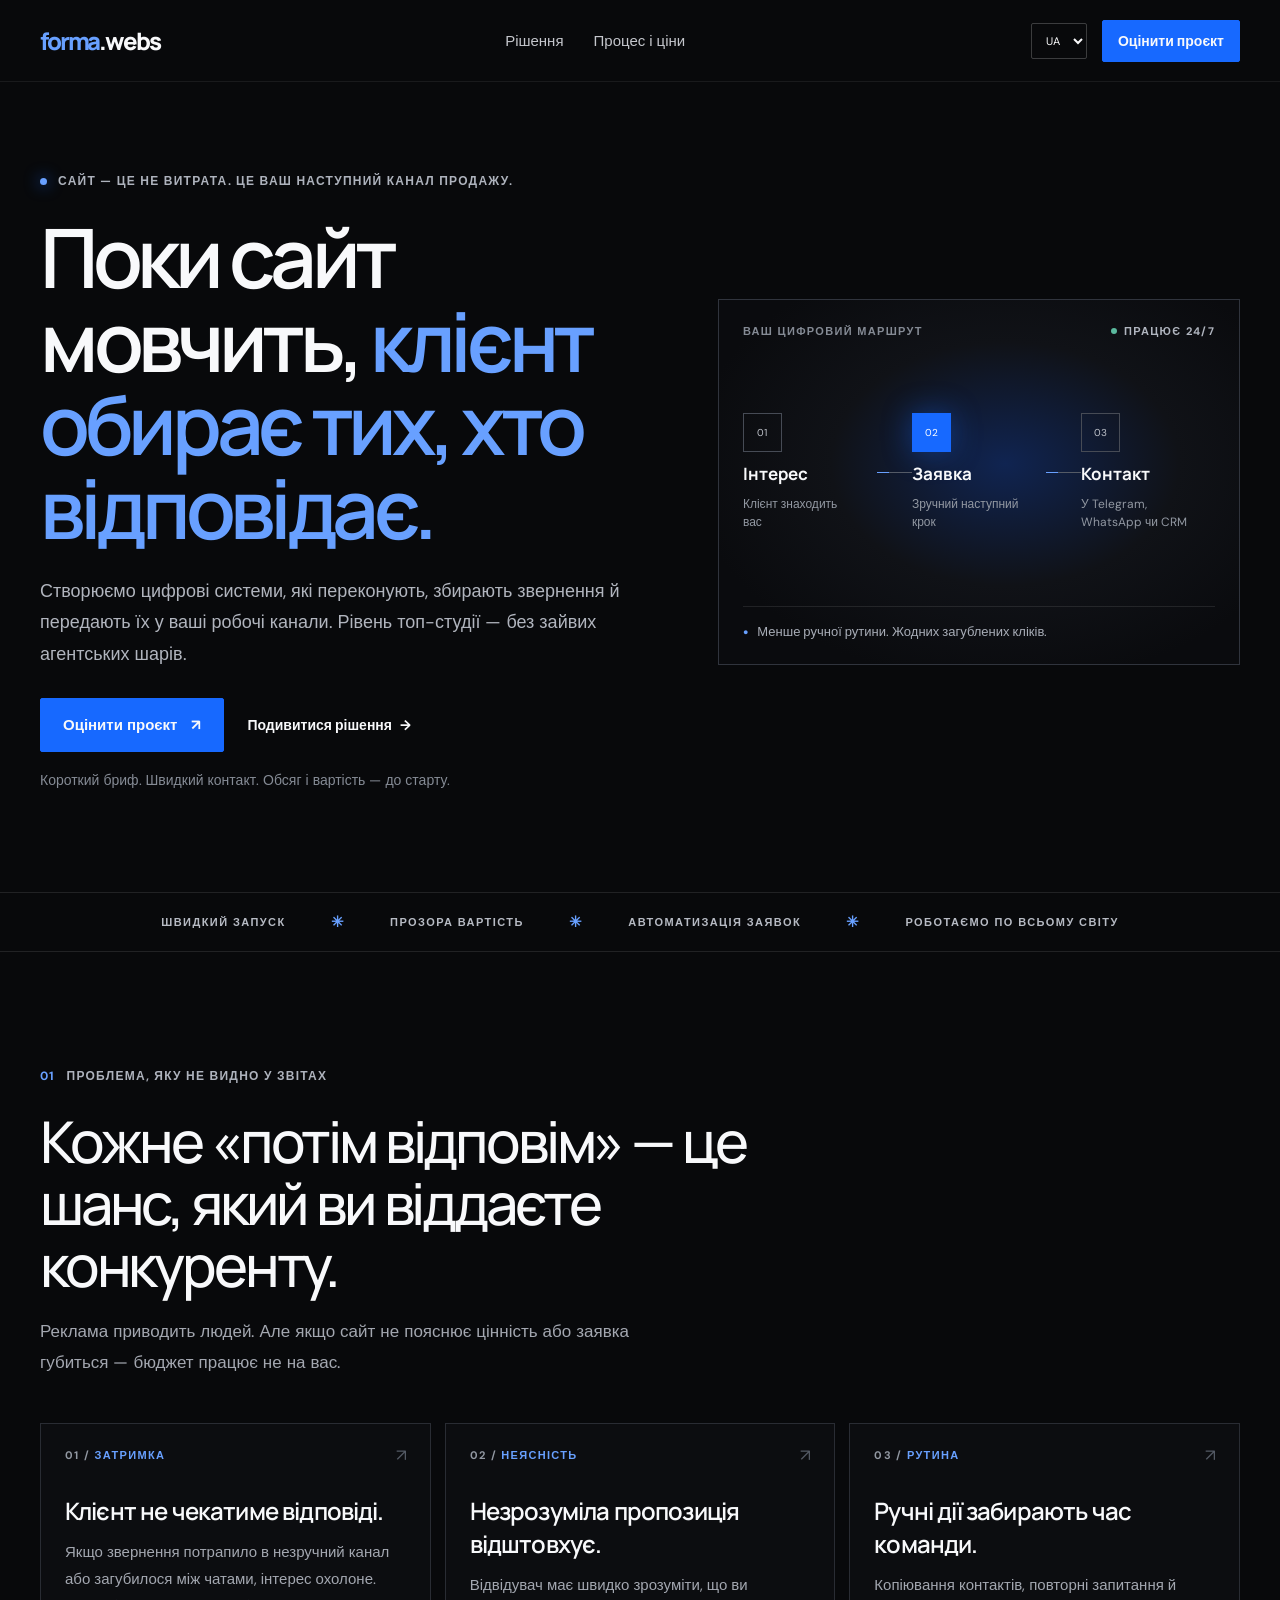
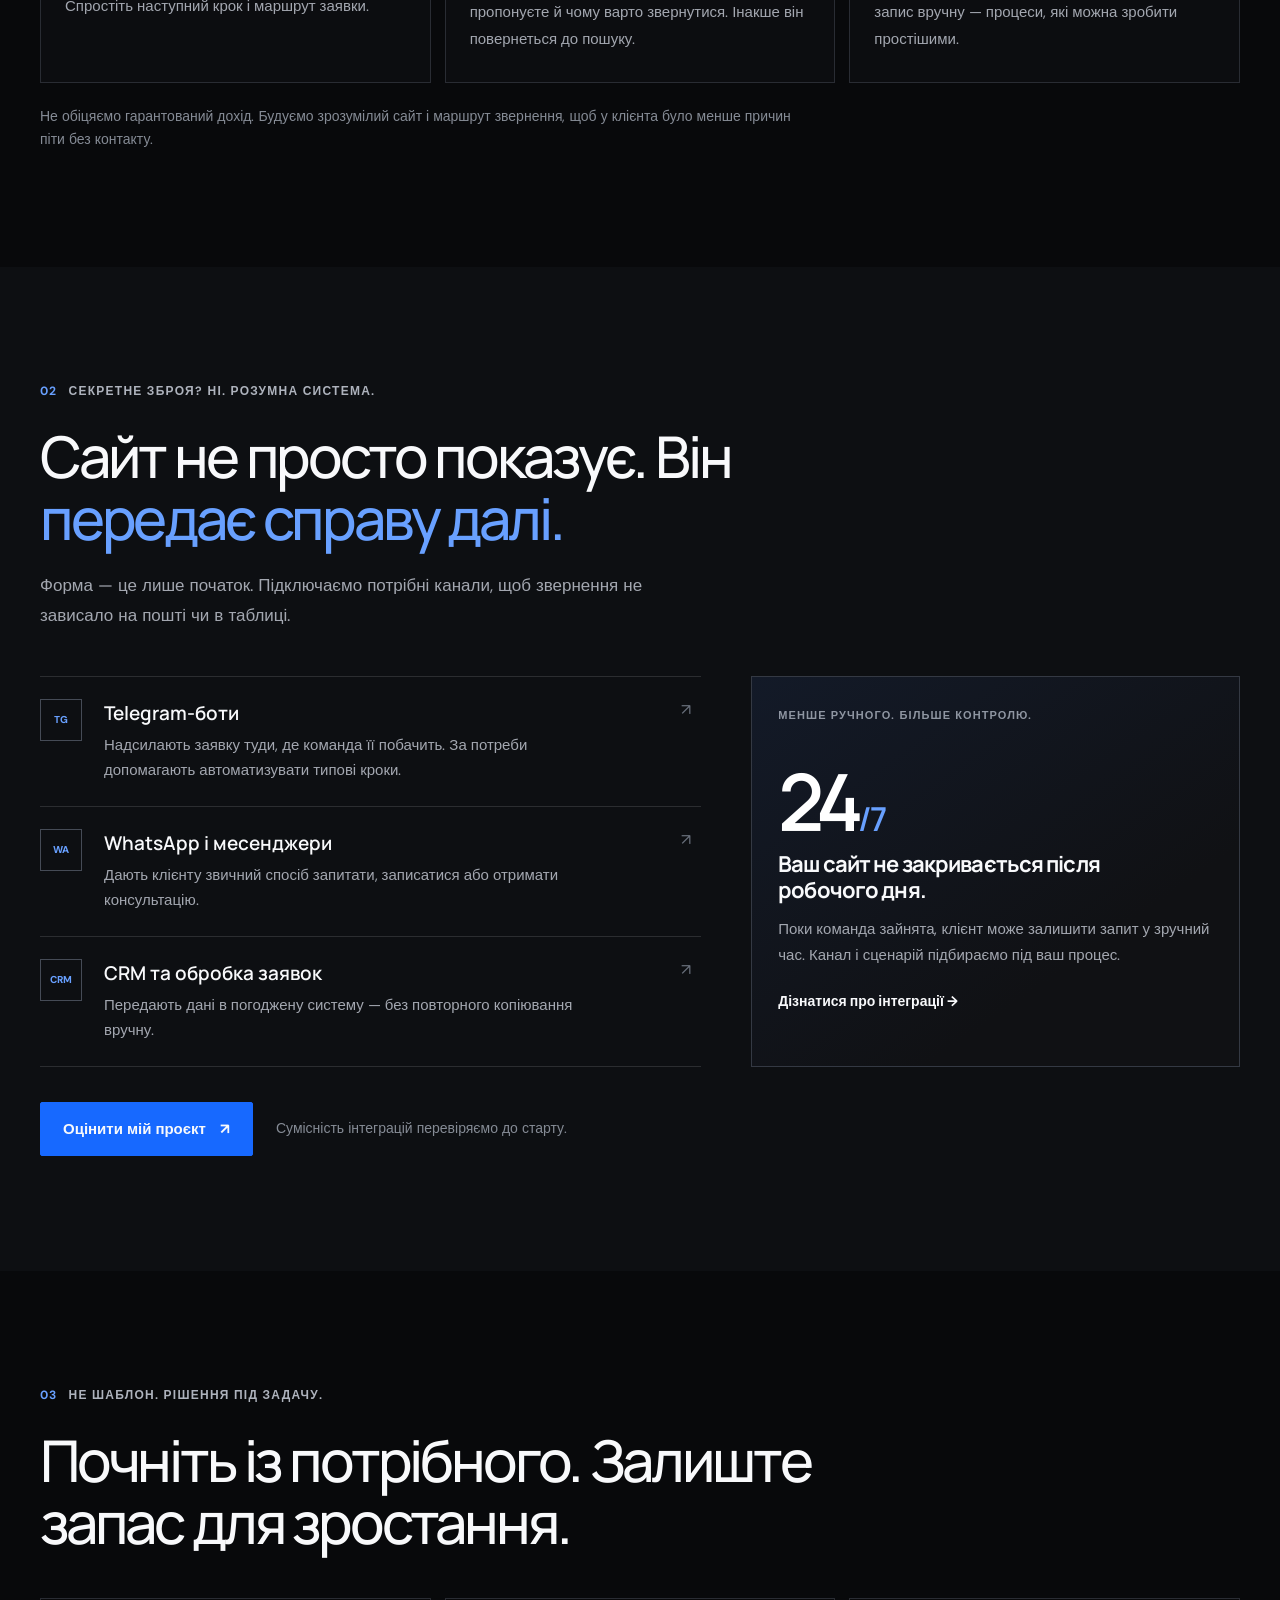
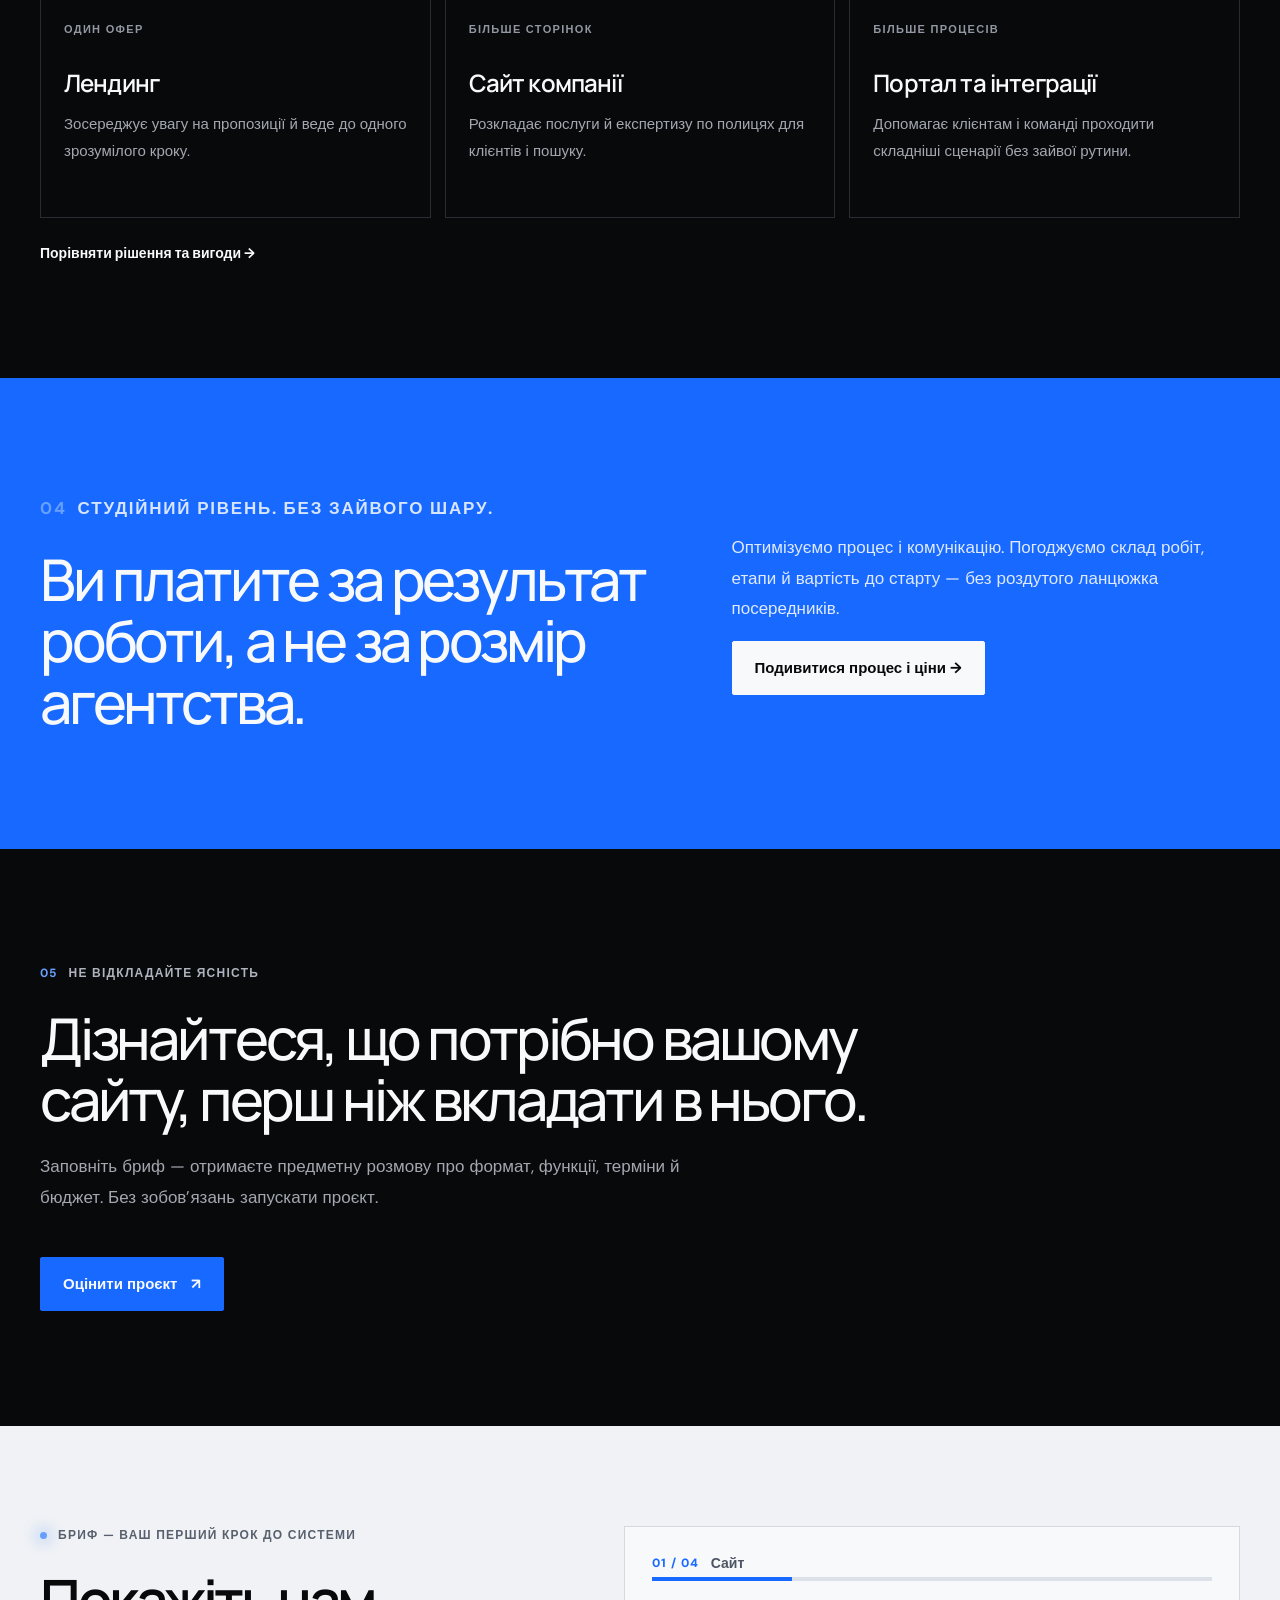
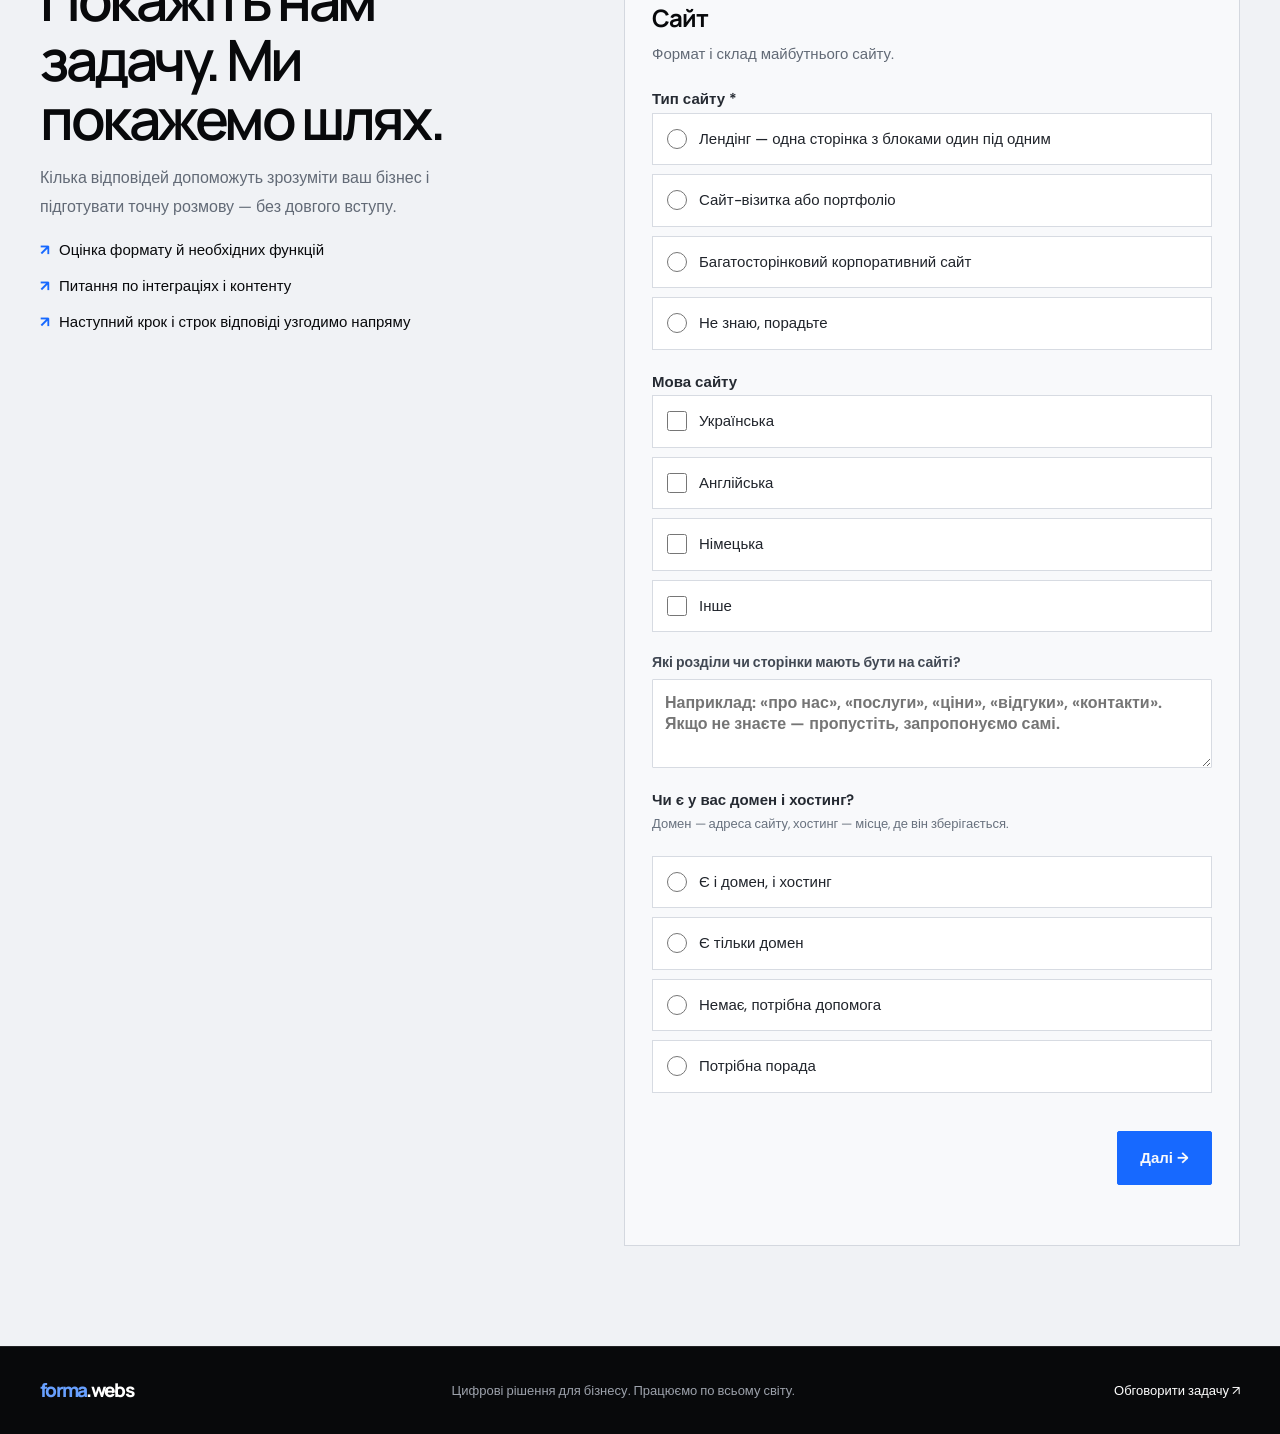
==== commit 5af798b7: "Add files via upload" ====
--- a/index.html
+++ b/index.html
@@ -131,7 +131,7 @@
           <p data-i18n="briefText">Кілька відповідей допоможуть зрозуміти ваш бізнес і підготувати точну розмову — без довгого вступу.</p>
           <ul class="brief-points"><li data-i18n="briefPoint1">Оцінка формату й необхідних функцій</li><li data-i18n="briefPoint2">Питання по інтеграціях і контенту</li><li data-i18n="briefPoint3">Наступний крок і строк відповіді узгодимо напряму</li></ul>
         </div>
-        <form class="brief-form" action="https://formspree.io/f/xjyyvbko" method="POST" enctype="multipart/form-data" data-brief-form>
+        <form class="brief-form" action="https://formspree.io/f/xjyyybko" method="POST" enctype="multipart/form-data" data-brief-form>
           <div class="brief-progress" aria-live="polite">
             <span class="brief-progress-count" data-step-count>01 / 04</span>
             <span class="brief-progress-label" data-step-label data-i18n="formStep1Label">Сайт</span>
@@ -233,7 +233,6 @@
             <button class="button button-submit" type="submit" data-i18n="formSubmit" hidden>Надіслати заявку <span aria-hidden="true">↗</span></button>
           </div>
           <p class="form-message" aria-live="polite"></p>
-          <p class="form-disclaimer" data-i18n="formDisclaimer">Надсилання заявки стане доступним після налаштування адреси отримувача та підключення захищеного обробника форми.</p>
         </form>
       </div>
     </section>
